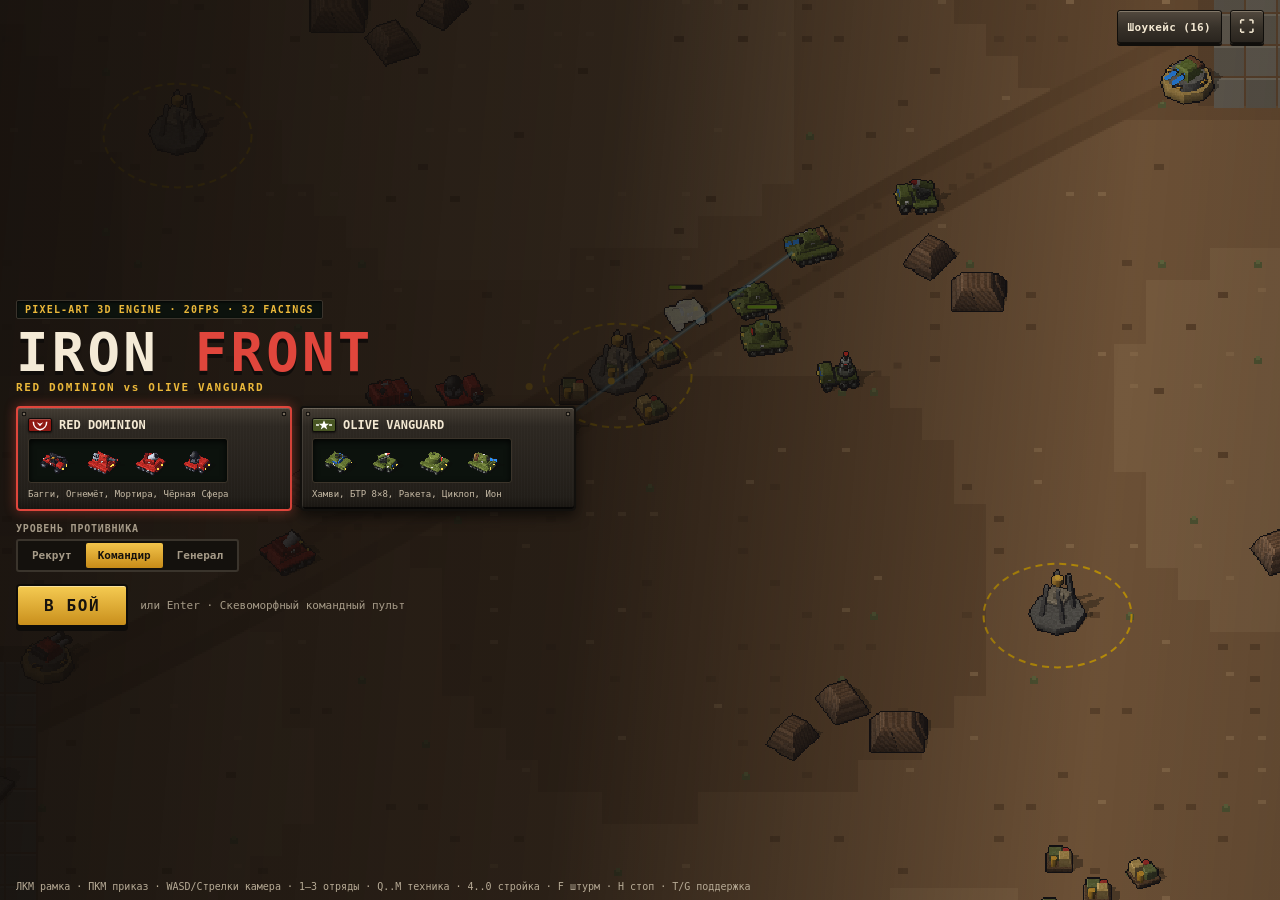
==== index.html @ c48da8bc "Initial commit: IRON FRONT (Red Dominion vs Olive Vanguard RTS)" ====
<!DOCTYPE html>
<html lang="ru">
<head>
  <meta charset="UTF-8" />
  <meta name="viewport" content="width=device-width, initial-scale=1.0, maximum-scale=1.0, user-scalable=no, viewport-fit=cover" />
  <title>IRON FRONT // Red Dominion vs Olive Vanguard RTS</title>
  <link rel="stylesheet" href="style.css" />
</head>
<body class="fac-red">
  <div id="app" class="app">
    <canvas id="gameCanvas" class="game-canvas"></canvas>

    <!-- Title Screen -->
    <div id="titleScreen" class="title-screen">
      <div class="title-scrim"></div>
      <div class="title-top">
        <a href="showcase.html" class="mech-btn" style="text-decoration:none;">Шоукейс (16)</a>
        <button id="titleFullscreenBtn" class="mech-btn icon-only" title="На весь экран">⛶</button>
      </div>

      <div class="title-hero">
        <div class="title-badge">PIXEL-ART 3D ENGINE · 20FPS · 32 FACINGS</div>
        <h1 class="title-logo">IRON <span>FRONT</span></h1>
        <p class="title-sub">RED DOMINION vs OLIVE VANGUARD</p>

        <!-- Faction Choice Dossier Cards -->
        <div class="fac-grid" id="facSelectGroup">
          <button type="button" class="fac-card red active" data-fac="red">
            <div class="fac-card-head">
              <span class="flag-badge red">
                <svg width="20" height="12" viewBox="0 0 14 9" fill="none">
                  <path d="M2 2C2 5 4 7.5 7 8C10 7.5 12 5 12 2" stroke="#fff" stroke-width="1.1"/>
                  <path d="M4.5 2.5L7 5.5L9.5 2.5L7 3.5Z" fill="#fff"/>
                </svg>
              </span>
              <strong>RED DOMINION</strong>
            </div>
            <div class="fac-preview" id="redCardPreview"></div>
            <small>Багги, Огнемёт, Мортира, Чёрная Сфера</small>
          </button>

          <button type="button" class="fac-card green" data-fac="green">
            <div class="fac-card-head">
              <span class="flag-badge green">
                <svg width="20" height="12" viewBox="0 0 14 9" fill="none">
                  <polygon points="7,1 8.1,3.5 10.8,3.6 8.6,5.2 9.4,7.8 7,6.2 4.6,7.8 5.4,5.2 3.2,3.6 5.9,3.5" fill="#fff"/>
                  <path d="M1 4.5H3.2M10.8 4.5H13" stroke="#fff" stroke-width="1.2"/>
                </svg>
              </span>
              <strong>OLIVE VANGUARD</strong>
            </div>
            <div class="fac-preview" id="greenCardPreview"></div>
            <small>Хамви, БТР 8×8, Ракета, Циклоп, Ион</small>
          </button>
        </div>

        <div class="diff-block">
          <div class="diff-label">УРОВЕНЬ ПРОТИВНИКА</div>
          <div class="seg-group" id="diffGroup">
            <button type="button" data-diff="easy">Рекрут</button>
            <button type="button" data-diff="normal" class="active">Командир</button>
            <button type="button" data-diff="hard">Генерал</button>
          </div>
        </div>

        <div class="title-cta-row">
          <button id="startGameBtn" class="cta-btn">В БОЙ</button>
          <span class="title-hint-desktop">или Enter · Скевоморфный командный пульт</span>
        </div>
      </div>

      <div class="title-bottom-hint" id="titleHint">
        ЛКМ рамка · ПКМ приказ · WASD/Стрелки камера · 1–3 отряды · Q..M техника · 4..0 стройка · F штурм · H стоп · T/G поддержка
      </div>
    </div>

    <!-- Structured Non-Overlapping Skeuomorphic Command HUD -->
    <div id="hudRoot" class="hud-root hidden">
      <!-- 1. Top Riveted Steel Telemetry Bar -->
      <header class="cmd-topbar">
        <div class="hud-left-meta">
          <div class="faction-plate" id="hudFactionBadge">
            <span class="flag-badge" id="hudFactionSvg"></span>
            <span id="hudFactionName">ДОМИНИОН</span>
          </div>

          <div class="lcd-bay">
            <div class="lcd-gauge" title="Припасы">
              <span class="lcd-k">ПРИП.</span>
              <span class="lcd-v brass" id="hudSupply">520</span>
            </div>

            <div class="lcd-gauge power" id="hudPowerPill" title="Энергосеть (Выработка / Расход)">
              <span class="lcd-k">СЕТЬ</span>
              <div class="pwr-stack">
                <span class="lcd-v" id="hudPower">30/0</span>
                <div class="pwr-track"><div class="pwr-fill" id="pwrFillBar"></div></div>
              </div>
            </div>

            <div class="lcd-gauge" title="Нефтевышки">
              <span class="lcd-k">ВЫШКИ</span>
              <span class="lcd-v" id="hudOutposts">0/3</span>
            </div>

            <div class="lcd-gauge time-g">
              <span class="lcd-v" id="hudUnits">0</span>
              <span class="lcd-sep">/</span>
              <span class="lcd-v dim" id="hudTime">00:00</span>
            </div>
          </div>
        </div>

        <div class="hud-top-actions">
          <button id="baseJumpBtn" class="mech-btn small" title="К штабу (Home)">Штаб</button>
          <button id="radarToggleBtn" class="mech-btn small mobile-only" title="Радар">Радар</button>
          <button id="muteBtn" class="mech-btn small" title="Звук">🔊</button>
          <button id="fullscreenBtn" class="mech-btn small" title="Полный экран">⛶</button>
          <button id="pauseBtn" class="mech-btn small" title="Пауза (P)">❚❚</button>
        </div>
      </header>

      <!-- 2. Middle Open Battlefield Layer (Guaranteed Below Topbar!) -->
      <div class="hud-middle">
        <div class="alert-banner hidden" id="alertBanner"></div>

        <div class="mode-banner hidden" id="modeBanner">
          <span id="modeBannerText">Укажите позицию</span>
          <div class="mode-banner-btns">
            <button id="confirmModeBtn" class="mech-btn brass small">Принять</button>
            <button id="cancelModeBtn" class="mech-btn small">Отмена</button>
          </div>
        </div>

        <!-- Unified Riveted Tactical Switchboard -->
        <aside class="tac-rack" id="tacRack">
          <div class="rack-head">
            <span>ПУЛЬТ ПРИКАЗОВ</span>
            <button type="button" id="tacCollapseBtn" class="rack-fold mobile-only" title="Свернуть/Развернуть">▾</button>
          </div>
          <div class="rack-body" id="tacBody">
            <div class="cg-row">
              <button class="cg-btn" data-cg="1" title="Отряд 1"><span>1</span><small id="cgCount1">0</small></button>
              <button class="cg-btn" data-cg="2" title="Отряд 2"><span>2</span><small id="cgCount2">0</small></button>
              <button class="cg-btn" data-cg="3" title="Отряд 3"><span>3</span><small id="cgCount3">0</small></button>
            </div>
            <div class="tac-grid">
              <button id="boxModeBtn" class="mech-btn small mobile-only">Рамка</button>
              <button id="allArmyBtn" class="mech-btn small">Армия</button>
              <button id="attackMoveBtn" class="mech-btn small">Штурм</button>
              <button id="holdBtn" class="mech-btn small">Стоп</button>
            </div>
            <div class="power-grid">
              <button id="pwrRadarBtn" class="mech-btn small radio-btn" title="Авиа-разведка (T)">
                <span>Разведка</span><small id="pwrRadarCd">Готов</small>
              </button>
              <button id="pwrStrikeBtn" class="mech-btn small radio-btn" title="Артудар (G)">
                <span>Артудар</span><small id="pwrStrikeCd">Связь</small>
              </button>
            </div>
          </div>
        </aside>

        <!-- CRT Tactical Radar Housing -->
        <aside id="minimapWrap" class="minimap-wrap">
          <div class="minimap-header">
            <span id="minimapSector">РАДАР · СЕК-04</span>
            <span class="radar-led">●</span>
          </div>
          <div class="minimap-screen">
            <canvas id="minimapCanvas" width="178" height="118"></canvas>
          </div>
          <div class="minimap-footer">
            <span>СКАН</span>
            <span id="minimapEnemyCount">Враг: 0</span>
          </div>
        </aside>
      </div>

      <!-- 3. Bottom Cameo Production Console -->
      <footer class="cmd-dock">
        <div class="dock-top-strip">
          <div class="dock-tabs" id="dockTabs">
            <button id="tabUnitsBtn" class="dock-tab active">
              <span class="tab-led" id="tabUnitsDot"></span>
              <span>ТЕХНИКА</span>
            </button>
            <button id="tabBuildBtn" class="dock-tab">
              <span class="tab-led" id="tabBuildDot"></span>
              <span>ПОСТРОЙКИ</span>
            </button>
          </div>

          <div id="selectionBar" class="selection-bar hidden"></div>
        </div>

        <div class="dock-panels">
          <div class="dock-section units-sec">
            <div class="sec-plate wide-only">ТЕХНИКА ФРАКЦИИ</div>
            <div id="unitDock" class="cameo-rail"></div>
          </div>

          <div class="dock-divider wide-only"></div>

          <div class="dock-section builds-sec mobile-hidden" id="buildSectionWrap">
            <div class="sec-plate wide-only">СООРУЖЕНИЯ</div>
            <div id="buildDock" class="cameo-rail"></div>
          </div>
        </div>
      </footer>
    </div>

    <!-- Field Debriefing Modal -->
    <div id="statusModal" class="modal-backdrop hidden">
      <div class="modal-card">
        <div class="modal-emblem" id="modalEmblem"></div>
        <div class="modal-badge" id="modalBadge">ПАУЗА</div>
        <h2 id="modalTitle">СВОДКА ШТАБА</h2>
        <p id="modalSubtitle">Операция приостановлена.</p>
        <div class="modal-stats" id="modalStats"></div>
        <div class="modal-actions">
          <button id="modalResumeBtn" class="cta-btn small">Продолжить</button>
          <button id="modalRestartBtn" class="mech-btn">Реванш</button>
          <button id="modalMenuBtn" class="mech-btn">Сменить фракцию</button>
        </div>
      </div>
    </div>
  </div>

  <script src="js/mesh_core.js"></script>
  <script src="js/units_meshes.js"></script>
  <script src="js/buildings_meshes.js"></script>
  <script src="js/sim.js"></script>
  <script src="js/renderer3d.js"></script>
  <script src="js/fog.js"></script>
  <script src="js/particles.js"></script>
  <script src="js/sound.js"></script>
  <script src="js/renderer.js"></script>
  <script src="js/main.js"></script>
</body>
</html>
---- style.css ----
:root {
  --bg: #161310;
  --steel-hi: #6d6354;
  --steel-mid: #3a342c;
  --steel-lo: #231f1a;
  --steel-dark: #14110e;
  --bevel-light: rgba(255, 245, 224, 0.22);
  --bevel-dark: rgba(0, 0, 0, 0.72);
  --lcd-bg: #0c120d;
  --lcd-border: #3a3328;
  --text: #f3e8d2;
  --muted: #a69b88;
  --brass: #ebb83a;
  --crt: #6ee787;
  --red: #e0463c;
  --olive: #87a343;
  --fac: #d9382e;
  --fac-dark: #7a1812;
  --fac-glow: rgba(217, 56, 46, 0.45);
}

body.fac-red {
  --fac: #d9382e;
  --fac-dark: #781711;
  --fac-glow: rgba(217, 56, 46, 0.45);
}

body.fac-green {
  --fac: #7e9d33;
  --fac-dark: #41521a;
  --fac-glow: rgba(126, 157, 51, 0.45);
}

* { box-sizing: border-box; -webkit-tap-highlight-color: transparent; }

html, body {
  margin: 0;
  padding: 0;
  width: 100%;
  height: 100%;
  overflow: hidden;
  background: var(--bg);
  color: var(--text);
  font-family: ui-monospace, SFMono-Regular, Menlo, Monaco, Consolas, monospace;
  user-select: none;
  touch-action: none;
}

.app { position: relative; width: 100%; height: 100%; overflow: hidden; }

.game-canvas {
  display: block;
  width: 100%;
  height: 100%;
  image-rendering: pixelated;
  image-rendering: crisp-edges;
}

.hidden { display: none !important; }
.mobile-only { display: none; }
.wide-only { display: block; }

/* Skeuomorphic Brushed Metal Surface + Corner Rivets */
.metal-plate, .cmd-topbar, .tac-rack, .minimap-wrap, .cmd-dock, .modal-card, .fac-card {
  background:
    radial-gradient(circle at 6px 6px, #776c5d 0 1.4px, #12100d 1.6px 2.3px, transparent 2.6px),
    radial-gradient(circle at calc(100% - 6px) 6px, #776c5d 0 1.4px, #12100d 1.6px 2.3px, transparent 2.6px),
    repeating-linear-gradient(90deg, rgba(255, 255, 255, 0.015) 0 1px, transparent 1px 3px),
    linear-gradient(180deg, #433c33 0%, #2d2822 18%, #221e19 88%, #181511 100%);
  border: 2px solid #12100d;
  box-shadow:
    inset 0 1px 0 var(--bevel-light),
    inset 1px 0 0 rgba(255, 245, 224, 0.10),
    inset 0 -2px 0 var(--bevel-dark),
    0 5px 14px rgba(0, 0, 0, 0.6);
}

/* Tactile Mechanical Pushbuttons */
.mech-btn {
  appearance: none;
  font: inherit;
  color: var(--text);
  font-size: 11px;
  font-weight: 800;
  letter-spacing: 0.03em;
  padding: 5px 10px;
  border-radius: 3px;
  cursor: pointer;
  pointer-events: auto;
  display: inline-flex;
  align-items: center;
  justify-content: center;
  gap: 5px;
  white-space: nowrap;
  border: 1px solid #100e0b;
  background: linear-gradient(180deg, #52493e 0%, #373129 52%, #29241e 100%);
  box-shadow:
    inset 0 1px 0 rgba(255, 244, 218, 0.28),
    inset 0 -1px 0 rgba(0, 0, 0, 0.55),
    0 2px 0 #100e0b;
  transition: transform 0.06s, filter 0.1s;
}
.mech-btn:hover:not(:disabled) { filter: brightness(1.1); }
.mech-btn:active:not(:disabled) {
  transform: translateY(1px);
  box-shadow: inset 0 2px 3px rgba(0, 0, 0, 0.75);
}
.mech-btn.small { padding: 4px 7px; font-size: 10px; min-height: 27px; }
.mech-btn.icon-only { width: 34px; height: 34px; font-size: 15px; padding: 0; }
.mech-btn.active {
  background: linear-gradient(180deg, var(--fac) 0%, var(--fac-dark) 100%);
  border-color: #0e0c0a;
  color: #fff;
  box-shadow: inset 0 1px 0 rgba(255, 255, 255, 0.32), 0 0 8px var(--fac-glow);
}
.mech-btn.brass {
  background: linear-gradient(180deg, #f5cb52 0%, #c98f1c 100%);
  color: #16120d;
  border-color: #100e0b;
}
.mech-btn:disabled { opacity: 0.42; cursor: not-allowed; }

.flag-badge {
  width: 24px;
  height: 14px;
  border: 1px solid #0e0c0a;
  border-radius: 2px;
  display: inline-flex;
  align-items: center;
  justify-content: center;
  box-shadow: inset 0 1px 0 rgba(255, 255, 255, 0.2), 0 1px 2px rgba(0, 0, 0, 0.55);
  flex-shrink: 0;
}
.flag-badge.red { background: #8f1913; }
.flag-badge.green { background: #485623; }

/* Title Screen */
.title-screen {
  position: fixed;
  inset: 0;
  z-index: 25;
  display: flex;
  flex-direction: column;
  justify-content: space-between;
  pointer-events: none;
  padding: max(10px, env(safe-area-inset-top, 10px)) 16px max(8px, env(safe-area-inset-bottom, 8px));
}

.title-scrim {
  position: fixed;
  inset: 0;
  pointer-events: none;
  background: linear-gradient(95deg, rgba(19, 15, 12, 0.94) 0%, rgba(19, 15, 12, 0.80) 46%, rgba(19, 15, 12, 0.25) 85%, rgba(19, 15, 12, 0.35) 100%);
}

.title-top {
  position: relative;
  z-index: 2;
  display: flex;
  justify-content: flex-end;
  gap: 8px;
}

.title-hero {
  position: relative;
  z-index: 2;
  max-width: 560px;
  margin: auto 0;
  pointer-events: auto;
}

.title-badge {
  display: inline-block;
  font-size: 10px;
  font-weight: 800;
  letter-spacing: 0.12em;
  color: var(--brass);
  background: var(--lcd-bg);
  border: 1px solid var(--steel-mid);
  box-shadow: inset 0 1px 3px rgba(0, 0, 0, 0.8);
  padding: 3px 8px;
  border-radius: 2px;
  margin-bottom: 8px;
}

.title-logo {
  margin: 0 0 3px;
  font-size: clamp(34px, 6.5vw, 54px);
  line-height: 0.95;
  letter-spacing: 0.06em;
  font-weight: 900;
  color: #f4ead6;
  text-shadow: 0 4px 0 #100d0b;
}
.title-logo span { color: var(--red); }
.title-sub { margin: 0 0 12px; font-size: 11px; font-weight: 800; letter-spacing: 0.15em; color: var(--brass); }

.fac-grid {
  display: grid;
  grid-template-columns: repeat(2, 1fr);
  gap: 8px;
  margin-bottom: 12px;
}

.fac-card {
  appearance: none;
  text-align: left;
  font: inherit;
  color: var(--text);
  border-radius: 4px;
  padding: 10px 10px 8px;
  cursor: pointer;
  display: flex;
  flex-direction: column;
  gap: 6px;
}
.fac-card.red.active { border-color: var(--red); box-shadow: inset 0 1px 0 rgba(255, 200, 190, 0.24), 0 0 12px rgba(224, 70, 60, 0.45); }
.fac-card.green.active { border-color: var(--olive); box-shadow: inset 0 1px 0 rgba(230, 255, 190, 0.24), 0 0 12px rgba(135, 163, 67, 0.45); }
.fac-card-head { display: flex; align-items: center; gap: 7px; font-size: 12px; }
.fac-card small { font-size: 9px; line-height: 1.3; color: #c7bba6; }

.fac-preview {
  display: flex;
  gap: 4px;
  background: var(--lcd-bg);
  border: 1px solid #3c342a;
  box-shadow: inset 0 2px 6px rgba(0, 0, 0, 0.85);
  border-radius: 3px;
  padding: 4px 5px;
  min-height: 40px;
  align-items: center;
  justify-content: space-around;
}
.fac-preview img {
  width: 44px;
  height: 35px;
  object-fit: contain;
  image-rendering: pixelated;
  image-rendering: crisp-edges;
}

.diff-block { margin-bottom: 12px; }
.diff-label { font-size: 10px; font-weight: 800; letter-spacing: 0.08em; color: var(--muted); margin-bottom: 5px; }

.seg-group {
  display: inline-flex;
  background: #14110d;
  border: 2px solid var(--steel-mid);
  border-radius: 3px;
  padding: 2px;
  gap: 2px;
}
.seg-group button {
  appearance: none;
  border: 0;
  background: transparent;
  color: var(--muted);
  font: inherit;
  font-size: 11px;
  font-weight: 800;
  padding: 6px 12px;
  border-radius: 2px;
  cursor: pointer;
}
.seg-group button.active {
  background: linear-gradient(180deg, #f3c44b 0%, #c78b18 100%);
  color: #16120d;
}

.title-cta-row { display: flex; align-items: center; gap: 12px; flex-wrap: wrap; }

.cta-btn {
  appearance: none;
  border: 2px solid #0e0c0a;
  background: linear-gradient(180deg, #f5cb52 0%, #c98f1c 100%);
  color: #16120d;
  font: inherit;
  font-size: 16px;
  font-weight: 900;
  letter-spacing: 0.1em;
  padding: 10px 26px;
  border-radius: 4px;
  cursor: pointer;
  box-shadow: inset 0 1px 0 rgba(255, 255, 255, 0.42), 0 4px 0 #0e0c0a;
}
.cta-btn:active { transform: translateY(1px); }
.cta-btn.small { font-size: 12px; padding: 8px 16px; }

.title-hint-desktop { font-size: 11px; color: var(--muted); }
.title-bottom-hint { position: relative; z-index: 2; font-size: 10px; color: #b7ab96; }

/* =========================================================================
   STRUCTURED SKEUOMORPHIC HUD SHELL (FLEX COLUMN - ZERO OVERLAP GUARANTEED)
   ========================================================================= */
.hud-root {
  position: fixed;
  inset: 0;
  z-index: 15;
  pointer-events: none;
  display: flex;
  flex-direction: column;
  justify-content: space-between;
}

/* 1. Top Riveted Steel Telemetry Bar */
.cmd-topbar {
  pointer-events: auto;
  flex-shrink: 0;
  display: flex;
  align-items: center;
  justify-content: space-between;
  gap: 8px;
  padding: max(5px, env(safe-area-inset-top, 5px)) 10px 5px;
  border-top: 0;
  border-left: 0;
  border-right: 0;
  border-bottom: 2px solid #100e0b;
  box-shadow: inset 0 -1px 0 rgba(255, 240, 200, 0.12), 0 3px 10px rgba(0, 0, 0, 0.65);
}

.hud-left-meta {
  display: flex;
  align-items: center;
  gap: 7px;
  min-width: 0;
  flex-wrap: wrap;
}

.faction-plate {
  display: inline-flex;
  align-items: center;
  gap: 6px;
  padding: 3px 8px;
  background: linear-gradient(180deg, var(--fac) 0%, var(--fac-dark) 100%);
  border: 1px solid #0e0c0a;
  border-radius: 3px;
  font-size: 10px;
  font-weight: 900;
  letter-spacing: 0.08em;
  color: #fff;
  box-shadow: inset 0 1px 0 rgba(255, 255, 255, 0.25);
}

.lcd-bay {
  display: flex;
  align-items: center;
  gap: 5px;
  flex-wrap: wrap;
}

.lcd-gauge {
  display: inline-flex;
  align-items: center;
  gap: 5px;
  background: var(--lcd-bg);
  border: 1px solid #4d4436;
  border-radius: 3px;
  padding: 3px 7px;
  box-shadow: inset 0 2px 5px rgba(0, 0, 0, 0.9), 0 1px 0 rgba(255, 255, 255, 0.10);
}
.lcd-gauge.low-power {
  background: #2b0d0d;
  border-color: #ef4444;
}
.lcd-gauge.low-power .lcd-v { color: #fca5a5; }

.lcd-k { font-size: 8px; font-weight: 800; color: #7e937d; letter-spacing: 0.06em; }
.lcd-v { font-size: 11px; font-weight: 900; color: var(--crt); text-shadow: 0 0 6px rgba(110, 231, 135, 0.35); }
.lcd-v.brass { color: var(--brass); text-shadow: 0 0 6px rgba(235, 184, 58, 0.35); }
.lcd-v.dim { color: #9fc59d; }
.lcd-sep { color: #476048; font-size: 10px; }

.pwr-stack { display: flex; flex-direction: column; gap: 2px; min-width: 44px; }
.pwr-stack .lcd-v { font-size: 10px; line-height: 1; }
.pwr-track { width: 100%; height: 3px; background: #1c281c; border-radius: 1px; overflow: hidden; }
.pwr-fill { width: 100%; height: 100%; background: var(--crt); transition: width 0.18s; }
.lcd-gauge.low-power .pwr-fill { background: #ef4444; }

.hud-top-actions { display: flex; align-items: center; gap: 4px; flex-shrink: 0; }

/* 2. Middle Open Battlefield Layer */
.hud-middle {
  flex: 1;
  position: relative;
  min-height: 0;
  display: flex;
  justify-content: space-between;
  align-items: flex-start;
  padding: 8px;
  gap: 8px;
}

.alert-banner {
  position: absolute;
  top: 8px;
  left: 50%;
  transform: translateX(-50%);
  z-index: 8;
  background: linear-gradient(180deg, #b91c1c 0%, #7f1d1d 100%);
  border: 2px solid #140808;
  box-shadow: inset 0 1px 0 rgba(255, 200, 200, 0.3), 0 3px 10px rgba(0, 0, 0, 0.6);
  color: #fff;
  padding: 4px 12px;
  border-radius: 3px;
  font-size: 11px;
  font-weight: 800;
  letter-spacing: 0.05em;
  white-space: nowrap;
}

.mode-banner {
  position: absolute;
  top: 8px;
  left: 50%;
  transform: translateX(-50%);
  z-index: 8;
  background: var(--panel-solid, #221e19);
  border: 2px solid var(--brass);
  border-radius: 4px;
  padding: 5px 10px;
  display: flex;
  align-items: center;
  gap: 8px;
  font-size: 11px;
  font-weight: 800;
  pointer-events: auto;
  box-shadow: 0 4px 14px rgba(0, 0, 0, 0.65);
}
.mode-banner-btns { display: flex; gap: 5px; }

/* Unified Left Tactical Switchboard */
.tac-rack {
  pointer-events: auto;
  width: 176px;
  border-radius: 4px;
  padding: 5px;
  display: flex;
  flex-direction: column;
  gap: 5px;
}

.rack-head {
  display: flex;
  justify-content: space-between;
  align-items: center;
  font-size: 8px;
  font-weight: 900;
  letter-spacing: 0.1em;
  color: var(--brass);
  padding: 0 3px 3px;
  border-bottom: 1px solid #12100d;
  box-shadow: 0 1px 0 rgba(255, 240, 200, 0.08);
}
.rack-fold {
  appearance: none;
  border: 1px solid #12100d;
  background: #3d362d;
  color: var(--text);
  font: inherit;
  font-size: 10px;
  padding: 0 5px;
  border-radius: 2px;
  cursor: pointer;
}

.rack-body { display: flex; flex-direction: column; gap: 4px; }
.tac-rack.collapsed .rack-body { display: none; }

.cg-row { display: grid; grid-template-columns: repeat(3, 1fr); gap: 3px; }
.cg-btn {
  appearance: none;
  pointer-events: auto;
  background: linear-gradient(180deg, #4b4237 0%, #2d2720 100%);
  border: 1px solid #100e0b;
  color: var(--text);
  font: inherit;
  font-size: 10px;
  font-weight: 900;
  border-radius: 3px;
  padding: 4px 4px;
  display: inline-flex;
  align-items: center;
  justify-content: center;
  gap: 4px;
  cursor: pointer;
  box-shadow: inset 0 1px 0 rgba(255, 244, 218, 0.22), 0 1px 0 #100e0b;
}
.cg-btn small { color: var(--brass); font-size: 9px; }
.cg-btn.flash { background: var(--fac); color: #fff; }

.tac-grid { display: grid; grid-template-columns: repeat(3, 1fr); gap: 3px; }
.tac-grid .mech-btn { padding: 4px 3px; font-size: 9px; min-height: 25px; }

.power-grid { display: grid; grid-template-columns: 1fr 1fr; gap: 3px; }
.radio-btn { flex-direction: column; gap: 1px; padding: 3px 4px; font-size: 9px; min-height: 28px; line-height: 1.1; }
.radio-btn small { color: var(--brass); font-size: 8px; }

/* CRT Tactical Radar Housing */
.minimap-wrap {
  pointer-events: auto;
  padding: 6px;
  border-radius: 4px;
  flex-shrink: 0;
}

.minimap-header {
  display: flex;
  justify-content: space-between;
  align-items: center;
  font-size: 8px;
  font-weight: 900;
  letter-spacing: 0.09em;
  color: var(--brass);
  padding: 0 2px 4px;
}

.radar-led { color: #4ade80; text-shadow: 0 0 6px #4ade80; font-size: 9px; }

.minimap-screen {
  position: relative;
  border: 2px solid #0e0c0a;
  box-shadow: inset 0 2px 8px rgba(0, 0, 0, 0.9), 0 1px 0 rgba(255, 255, 255, 0.12);
  border-radius: 2px;
  overflow: hidden;
}
.minimap-screen::after {
  content: '';
  position: absolute;
  inset: 0;
  pointer-events: none;
  background: repeating-linear-gradient(0deg, rgba(0, 0, 0, 0.14) 0 1px, transparent 1px 3px);
}

#minimapCanvas { display: block; width: 178px; height: 118px; cursor: crosshair; background: #2c2319; }

.minimap-footer {
  display: flex;
  justify-content: space-between;
  font-size: 8px;
  font-weight: 700;
  color: var(--muted);
  padding: 4px 2px 0;
}

/* =========================================================================
   3. BOTTOM SKEUOMORPHIC CAMEO PRODUCTION CONSOLE
   ========================================================================= */
.cmd-dock {
  pointer-events: auto;
  flex-shrink: 0;
  display: flex;
  flex-direction: column;
  gap: 5px;
  padding: 5px 8px max(7px, env(safe-area-inset-bottom, 7px));
  border-left: 0;
  border-right: 0;
  border-bottom: 0;
  border-top: 2px solid var(--steel-hi);
  box-shadow: inset 0 1px 0 rgba(255, 245, 224, 0.2), 0 -4px 16px rgba(0, 0, 0, 0.65);
}

.dock-top-strip {
  display: flex;
  align-items: center;
  justify-content: space-between;
  gap: 8px;
  flex-wrap: wrap;
}

.dock-tabs {
  display: none;
  gap: 5px;
}

.dock-tab {
  appearance: none;
  font: inherit;
  font-size: 10px;
  font-weight: 900;
  letter-spacing: 0.08em;
  color: var(--muted);
  padding: 5px 12px;
  border-radius: 3px;
  border: 1px solid #100e0b;
  background: linear-gradient(180deg, #423b32 0%, #27221c 100%);
  box-shadow: inset 0 1px 0 rgba(255, 244, 218, 0.16), 0 1px 0 #0e0c0a;
  cursor: pointer;
  display: inline-flex;
  align-items: center;
  gap: 6px;
}
.dock-tab.active {
  background: linear-gradient(180deg, var(--fac) 0%, var(--fac-dark) 100%);
  color: #fff;
  box-shadow: inset 0 1px 0 rgba(255, 255, 255, 0.25);
}
.tab-led { width: 6px; height: 6px; border-radius: 50%; background: #4a453b; }
.dock-tab.active .tab-led, .tab-led.busy { background: var(--brass); box-shadow: 0 0 6px var(--brass); }

.selection-bar {
  display: inline-flex;
  align-items: center;
  gap: 8px;
  flex-wrap: wrap;
  background: var(--lcd-bg);
  border: 1px solid #4c4335;
  box-shadow: inset 0 2px 5px rgba(0, 0, 0, 0.85);
  border-radius: 3px;
  padding: 3px 8px;
  font-size: 10px;
  font-weight: 700;
  color: var(--crt);
}

.dock-panels {
  display: flex;
  align-items: stretch;
  gap: 8px;
  justify-content: center;
}

.dock-section {
  display: flex;
  flex-direction: column;
  gap: 3px;
  min-width: 0;
}

.sec-plate {
  font-size: 8px;
  font-weight: 900;
  letter-spacing: 0.12em;
  color: var(--brass);
  padding-left: 2px;
}

.dock-divider {
  width: 6px;
  border-radius: 2px;
  background: repeating-linear-gradient(
    -45deg,
    #d49b1e 0 4px,
    #181511 4px 8px
  );
  border: 1px solid #0e0c0a;
}

.cameo-rail {
  display: flex;
  gap: 5px;
  overflow-x: auto;
  padding: 2px 1px;
  scrollbar-width: none;
}
.cameo-rail::-webkit-scrollbar { display: none; }

/* Skeuomorphic 3D Unit/Building Cameo Button */
.cameo-card {
  appearance: none;
  pointer-events: auto;
  position: relative;
  flex: 0 0 auto;
  width: 74px;
  padding: 3px;
  border-radius: 4px;
  border: 1px solid #100e0b;
  background: linear-gradient(180deg, #544b3f 0%, #373028 60%, #26211b 100%);
  box-shadow:
    inset 0 1px 0 rgba(255, 245, 224, 0.30),
    inset 0 -1px 0 rgba(0, 0, 0, 0.65),
    0 2px 0 #100e0b;
  color: var(--text);
  font: inherit;
  cursor: pointer;
  display: flex;
  flex-direction: column;
  gap: 2px;
  transition: transform 0.06s, border-color 0.1s;
}
.cameo-card:hover:not(:disabled) {
  border-color: var(--brass);
  background: linear-gradient(180deg, #62584a 0%, #413930 60%, #2b251f 100%);
}
.cameo-card:active:not(:disabled) { transform: translateY(1px); }
.cameo-card.active {
  border-color: var(--brass);
  box-shadow: inset 0 0 8px var(--fac-glow), 0 0 0 1px var(--brass);
}
.cameo-card.locked, .cameo-card:disabled { opacity: 0.44; cursor: not-allowed; filter: grayscale(0.45); }

.cameo-viewport {
  position: relative;
  width: 100%;
  height: 46px;
  background:
    linear-gradient(rgba(255,255,255,0.03) 1px, transparent 1px),
    linear-gradient(90deg, rgba(255,255,255,0.03) 1px, transparent 1px),
    radial-gradient(circle at 50% 45%, #463a2e 0%, #1d1813 100%);
  background-size: 8px 8px, 8px 8px, 100% 100%;
  border: 1px solid #12100d;
  border-radius: 2px;
  box-shadow: inset 0 2px 6px rgba(0, 0, 0, 0.85);
  overflow: hidden;
  display: flex;
  align-items: center;
  justify-content: center;
}

.cameo-img {
  width: 66px;
  height: 52px;
  object-fit: contain;
  image-rendering: pixelated;
  image-rendering: crisp-edges;
  pointer-events: none;
}

.cameo-hk {
  position: absolute;
  top: 2px;
  left: 2px;
  font-size: 8px;
  font-weight: 900;
  color: #f4ead6;
  background: rgba(16, 13, 10, 0.85);
  border: 1px solid #4d4336;
  padding: 0 3px;
  border-radius: 2px;
  line-height: 1.25;
}

.cameo-tag {
  position: absolute;
  top: 2px;
  right: 2px;
  font-size: 7px;
  font-weight: 900;
  color: var(--brass);
  background: rgba(16, 13, 10, 0.85);
  padding: 0 3px;
  border-radius: 2px;
  line-height: 1.3;
}
.cameo-tag.pwr-pos { color: #86efac; }
.cameo-tag.tech-req { color: #7dd3fc; }

.cameo-queue {
  position: absolute;
  bottom: 2px;
  right: 2px;
  font-size: 9px;
  font-weight: 900;
  color: #14110d;
  background: var(--brass);
  padding: 0 4px;
  border-radius: 2px;
  display: none;
}
.cameo-queue.on { display: block; }

.cameo-shutter {
  position: absolute;
  left: 0;
  right: 0;
  bottom: 0;
  height: 0%;
  background: rgba(235, 184, 58, 0.28);
  border-top: 2px solid var(--brass);
  pointer-events: none;
}

.cameo-foot {
  display: flex;
  justify-content: space-between;
  align-items: center;
  background: #14110d;
  border: 1px solid #2c261f;
  border-radius: 2px;
  padding: 1px 4px;
  gap: 2px;
}
.cameo-name {
  font-size: 8px;
  font-weight: 800;
  color: #e6dac3;
  overflow: hidden;
  text-overflow: ellipsis;
  white-space: nowrap;
}
.cameo-cost {
  font-size: 9px;
  font-weight: 900;
  color: var(--brass);
  flex-shrink: 0;
}

/* Modal */
.modal-backdrop {
  position: fixed;
  inset: 0;
  z-index: 40;
  background: rgba(14, 11, 9, 0.82);
  backdrop-filter: blur(5px);
  display: flex;
  align-items: center;
  justify-content: center;
  padding: 16px;
}

.modal-card {
  width: 100%;
  max-width: 430px;
  border-top: 4px solid var(--fac);
  border-radius: 4px;
  padding: 20px;
  text-align: center;
}
.modal-emblem { display: flex; justify-content: center; margin-bottom: 8px; }
.modal-badge { font-size: 10px; font-weight: 900; letter-spacing: 0.14em; color: var(--brass); margin-bottom: 5px; }
.modal-card h2 { margin: 0 0 6px; font-size: 19px; }
.modal-card p { margin: 0 0 14px; font-size: 11px; color: var(--muted); }
.modal-stats { display: grid; grid-template-columns: repeat(2, 1fr); gap: 8px; margin-bottom: 16px; }
.stat-box {
  background: var(--lcd-bg);
  border: 1px solid #443b2e;
  box-shadow: inset 0 2px 5px rgba(0, 0, 0, 0.8);
  border-radius: 3px;
  padding: 8px;
}
.stat-box small { display: block; font-size: 9px; color: #849c82; }
.stat-box strong { font-size: 14px; color: var(--brass); }
.modal-actions { display: flex; justify-content: center; gap: 8px; flex-wrap: wrap; }

/* Responsive Breakpoints (Switch Single Unified Bottom Dock on Compact Screens) */
@media (max-width: 1240px) {
  .wide-only { display: none !important; }
  .dock-tabs { display: inline-flex; }
  .dock-panels { justify-content: flex-start; }
  .dock-section { width: 100%; }
  .dock-section.mobile-hidden { display: none; }
}

@media (max-width: 860px), (max-height: 540px) {
  .mobile-only { display: inline-flex; }
  .tac-grid { grid-template-columns: repeat(2, 1fr); }
  .minimap-wrap { display: none; }
  .minimap-wrap.mobile-open { display: block; }
  #minimapCanvas { width: 146px; height: 96px; }
}

@media (max-width: 580px) {
  .title-scrim {
    background: linear-gradient(180deg, rgba(18, 14, 11, 0.25) 0%, rgba(18, 14, 11, 0.88) 52%, rgba(18, 14, 11, 0.96) 100%);
  }
  .title-hero { margin-top: auto; margin-bottom: 4px; max-width: 100%; }
  .title-hint-desktop { display: none; }
  .fac-grid { gap: 6px; margin-bottom: 8px; }
  .fac-card { padding: 7px; }
  .fac-preview img { width: 36px; height: 28px; }
  .cmd-topbar { padding: max(4px, env(safe-area-inset-top, 4px)) 6px 4px; gap: 4px; }
  .faction-plate span#hudFactionName { display: none; }
  .lcd-gauge { padding: 2px 5px; gap: 3px; }
  .lcd-k { font-size: 7px; }
  .lcd-v { font-size: 10px; }
  .mech-btn.small { padding: 3px 6px; font-size: 9px; min-height: 25px; }
  .tac-rack { width: 148px; }
  .cameo-card { width: 66px; }
  .cameo-viewport { height: 42px; }
  .cameo-img { width: 58px; height: 46px; }
}
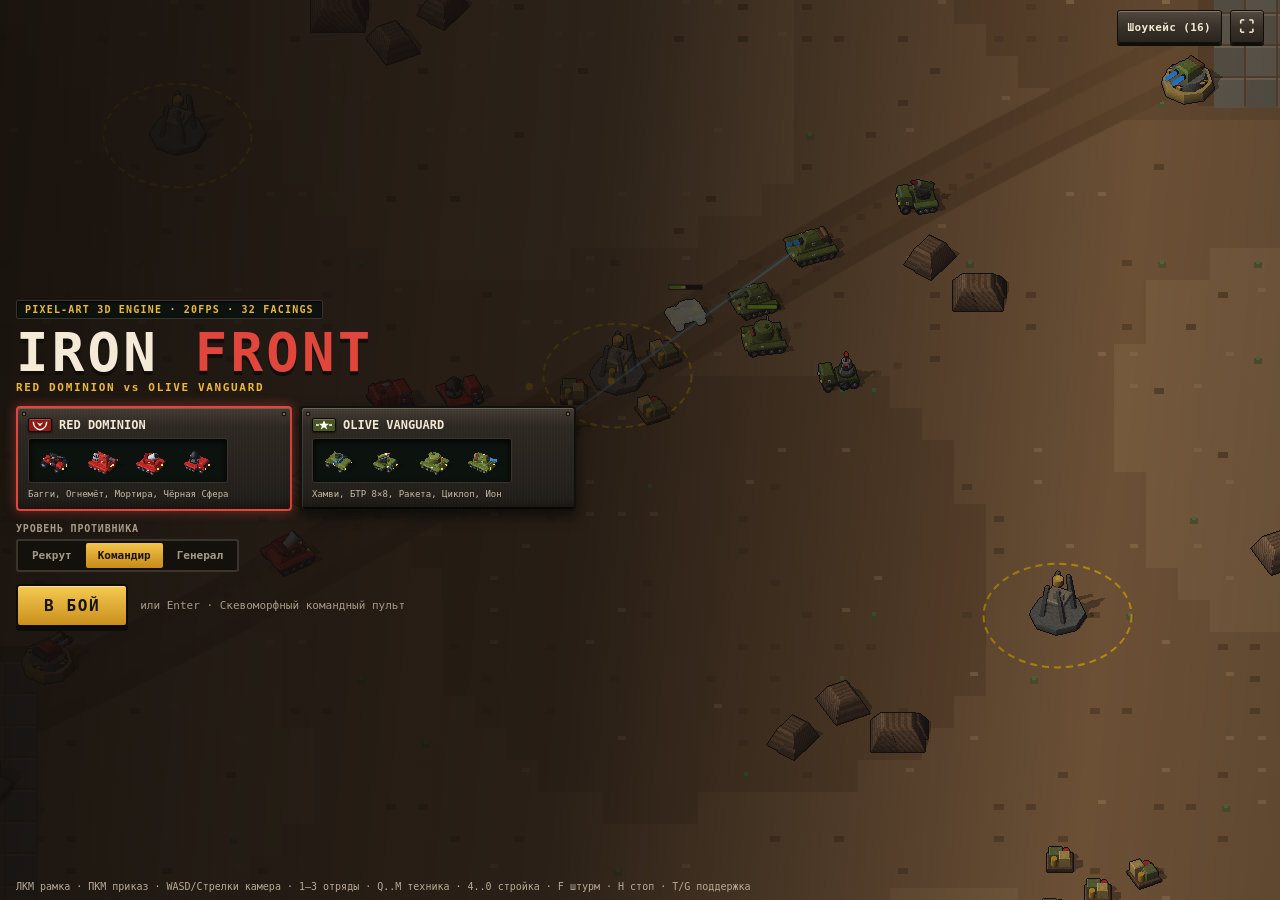
==== commit 0f0d7124: "Add C&C low-power shutdown, bottom horizontal progress bars, and animated repair icons" ====
--- a/index.html
+++ b/index.html
@@ -207,6 +207,8 @@
             <div id="buildDock" class="cameo-rail"></div>
           </div>
         </div>
+
+        <div id="opBars" class="op-bars hidden"></div>
       </footer>
     </div>
 
--- a/style.css
+++ b/style.css
@@ -764,9 +764,173 @@
   right: 0;
   bottom: 0;
   height: 0%;
-  background: rgba(235, 184, 58, 0.28);
-  border-top: 2px solid var(--brass);
+  background: rgba(235, 184, 58, 0.24);
+  border-top: 1px solid rgba(235, 184, 58, 0.72);
   pointer-events: none;
+}
+
+.cameo-hbar {
+  width: 100%;
+  height: 4px;
+  background: #0d0b09;
+  border: 1px solid #2b251e;
+  border-radius: 2px;
+  overflow: hidden;
+  opacity: 0.45;
+  transition: opacity 0.12s;
+}
+.cameo-hbar.on { opacity: 1; border-color: rgba(235, 184, 58, 0.65); }
+.cameo-hbar.paused { border-color: #ef4444; }
+.cameo-hbar-fill {
+  height: 100%;
+  width: 0%;
+  background: linear-gradient(90deg, #ca8a04 0%, #facc15 100%);
+  transition: width 0.08s linear;
+}
+.cameo-hbar.paused .cameo-hbar-fill {
+  background: repeating-linear-gradient(-45deg, #ef4444 0 4px, #7f1d1d 4px 8px);
+}
+
+.cameo-card.need-power {
+  border-color: #ef4444;
+  animation: pwrCardPulse 1.1s ease-in-out infinite;
+}
+@keyframes pwrCardPulse {
+  0%, 100% { box-shadow: 0 0 0 1px rgba(239, 68, 68, 0.55), inset 0 0 8px rgba(239, 68, 68, 0.25); }
+  50% { box-shadow: 0 0 10px rgba(239, 68, 68, 0.9), inset 0 0 12px rgba(239, 68, 68, 0.45); }
+}
+
+/* Bottom Horizontal Operations Progress Bar (Build / Train / Repair) */
+.op-bars {
+  display: flex;
+  align-items: center;
+  gap: 6px;
+  overflow-x: auto;
+  padding: 3px 2px 1px;
+  border-top: 1px solid rgba(255, 240, 210, 0.09);
+  scrollbar-width: none;
+}
+.op-bars::-webkit-scrollbar { display: none; }
+
+.op-pill {
+  flex: 1 1 200px;
+  min-width: 170px;
+  max-width: 340px;
+  display: flex;
+  align-items: center;
+  gap: 6px;
+  background: var(--lcd-bg);
+  border: 1px solid #483f32;
+  box-shadow: inset 0 2px 5px rgba(0, 0, 0, 0.85);
+  border-radius: 3px;
+  padding: 3px 7px;
+  font-size: 9px;
+  font-weight: 800;
+}
+.op-tag {
+  font-size: 8px;
+  font-weight: 900;
+  letter-spacing: 0.06em;
+  padding: 1px 4px;
+  border-radius: 2px;
+  background: rgba(235, 184, 58, 0.16);
+  color: var(--brass);
+  border: 1px solid rgba(235, 184, 58, 0.42);
+  flex-shrink: 0;
+}
+.op-tag.train { background: rgba(56, 189, 248, 0.14); color: #7dd3fc; border-color: rgba(56, 189, 248, 0.35); }
+.op-tag.repair { background: rgba(52, 211, 153, 0.14); color: #6ee7b7; border-color: rgba(52, 211, 153, 0.4); }
+.op-pill.paused .op-tag { background: rgba(239, 68, 68, 0.2); color: #fca5a5; border-color: rgba(239, 68, 68, 0.55); }
+
+.op-name {
+  color: #efe6d2;
+  white-space: nowrap;
+  overflow: hidden;
+  text-overflow: ellipsis;
+  max-width: 112px;
+  flex-shrink: 0;
+}
+.op-track {
+  flex: 1;
+  min-width: 48px;
+  height: 7px;
+  background: #0d0b09;
+  border: 1px solid #352e24;
+  border-radius: 2px;
+  overflow: hidden;
+  box-shadow: inset 0 1px 3px rgba(0, 0, 0, 0.9);
+}
+.op-fill {
+  height: 100%;
+  width: 0%;
+  background: linear-gradient(90deg, #ca8a04 0%, #facc15 100%);
+  box-shadow: 0 0 6px rgba(250, 204, 21, 0.45);
+  transition: width 0.08s linear;
+}
+.op-pill.train .op-fill {
+  background: linear-gradient(90deg, var(--fac-dark) 0%, var(--fac) 65%, #facc15 100%);
+}
+.op-pill.repair .op-fill {
+  background: linear-gradient(90deg, #059669 0%, #34d399 100%);
+  box-shadow: 0 0 6px rgba(52, 211, 153, 0.45);
+}
+.op-pill.paused .op-fill {
+  background: repeating-linear-gradient(-45deg, #ef4444 0 5px, #7f1d1d 5px 10px);
+  box-shadow: none;
+}
+.op-pct {
+  color: var(--brass);
+  font-size: 9px;
+  font-weight: 900;
+  min-width: 28px;
+  text-align: right;
+  flex-shrink: 0;
+}
+.op-pill.repair .op-pct { color: #6ee7b7; }
+.op-pill.paused .op-pct { color: #fca5a5; min-width: 38px; }
+
+/* Animated Repair Wrench & Offline Badges */
+.rep-badge {
+  display: inline-flex;
+  align-items: center;
+  gap: 3px;
+  padding: 1px 5px;
+  border-radius: 2px;
+  background: rgba(16, 185, 129, 0.16);
+  border: 1px solid rgba(52, 211, 153, 0.55);
+  color: #6ee7b7;
+  font-size: 9px;
+  font-weight: 900;
+}
+.rep-wrench-svg {
+  width: 12px;
+  height: 12px;
+  display: inline-block;
+  transform-origin: 50% 50%;
+  animation: wrenchRock 0.72s ease-in-out infinite;
+  flex-shrink: 0;
+}
+@keyframes wrenchRock {
+  0%, 100% { transform: rotate(-24deg); }
+  50% { transform: rotate(22deg); }
+}
+
+.pwr-off-badge {
+  display: inline-flex;
+  align-items: center;
+  gap: 2px;
+  padding: 1px 5px;
+  border-radius: 2px;
+  background: rgba(239, 68, 68, 0.22);
+  border: 1px solid rgba(239, 68, 68, 0.65);
+  color: #fca5a5;
+  font-size: 9px;
+  font-weight: 900;
+  animation: offlineBlink 0.9s steps(2, start) infinite;
+}
+@keyframes offlineBlink {
+  0%, 100% { opacity: 1; }
+  50% { opacity: 0.48; }
 }
 
 .cameo-foot {
@@ -867,4 +1031,6 @@
   .cameo-card { width: 66px; }
   .cameo-viewport { height: 42px; }
   .cameo-img { width: 58px; height: 46px; }
-}
+  .op-pill { min-width: 148px; padding: 2px 5px; font-size: 8px; }
+  .op-name { max-width: 74px; }
+}
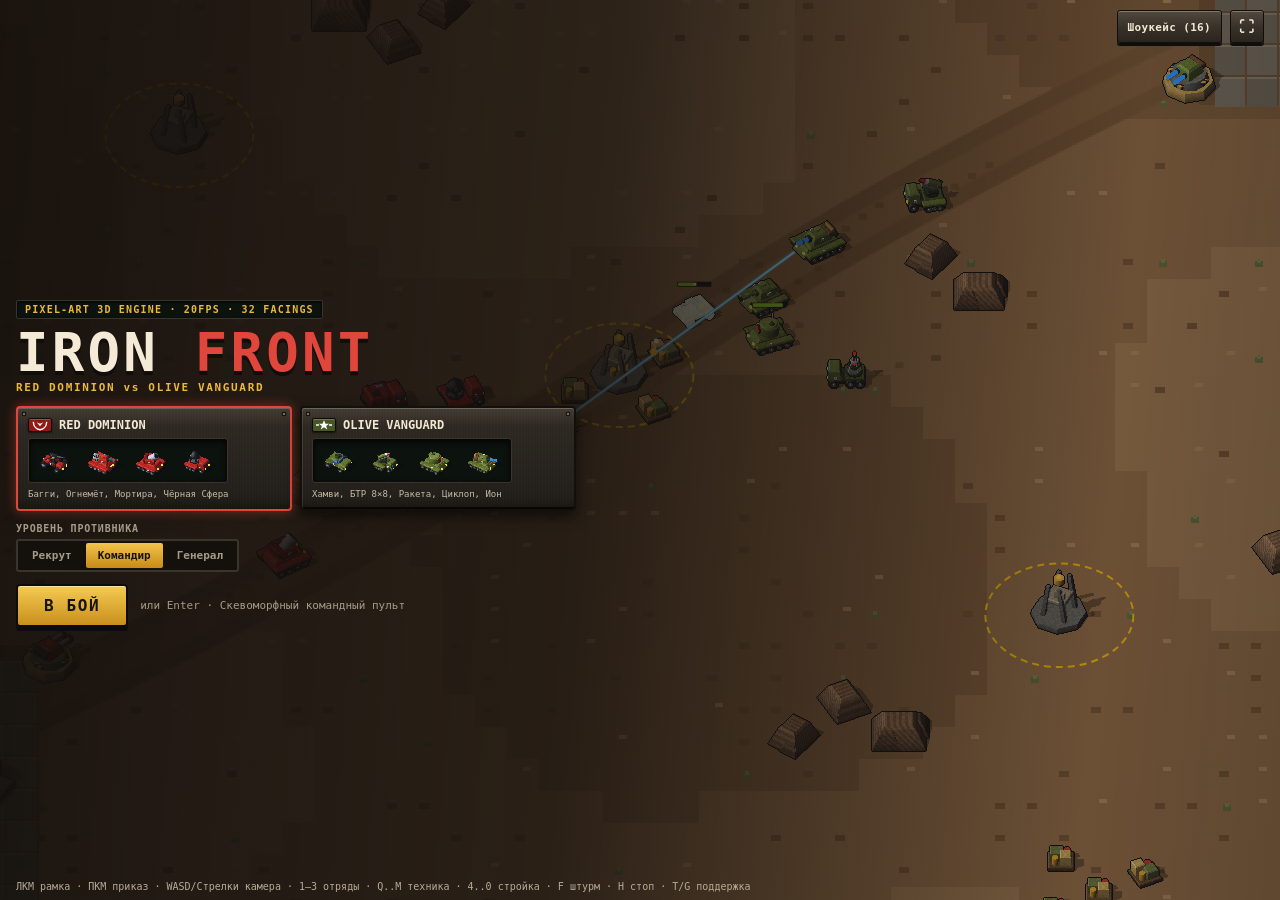
==== commit f61fd5ae: "Move build, training, and repair progress bars directly beneath world units and buildings" ====
--- a/index.html
+++ b/index.html
@@ -207,8 +207,6 @@
             <div id="buildDock" class="cameo-rail"></div>
           </div>
         </div>
-
-        <div id="opBars" class="op-bars hidden"></div>
       </footer>
     </div>
 
--- a/style.css
+++ b/style.css
@@ -800,95 +800,6 @@
   50% { box-shadow: 0 0 10px rgba(239, 68, 68, 0.9), inset 0 0 12px rgba(239, 68, 68, 0.45); }
 }
 
-/* Bottom Horizontal Operations Progress Bar (Build / Train / Repair) */
-.op-bars {
-  display: flex;
-  align-items: center;
-  gap: 6px;
-  overflow-x: auto;
-  padding: 3px 2px 1px;
-  border-top: 1px solid rgba(255, 240, 210, 0.09);
-  scrollbar-width: none;
-}
-.op-bars::-webkit-scrollbar { display: none; }
-
-.op-pill {
-  flex: 1 1 200px;
-  min-width: 170px;
-  max-width: 340px;
-  display: flex;
-  align-items: center;
-  gap: 6px;
-  background: var(--lcd-bg);
-  border: 1px solid #483f32;
-  box-shadow: inset 0 2px 5px rgba(0, 0, 0, 0.85);
-  border-radius: 3px;
-  padding: 3px 7px;
-  font-size: 9px;
-  font-weight: 800;
-}
-.op-tag {
-  font-size: 8px;
-  font-weight: 900;
-  letter-spacing: 0.06em;
-  padding: 1px 4px;
-  border-radius: 2px;
-  background: rgba(235, 184, 58, 0.16);
-  color: var(--brass);
-  border: 1px solid rgba(235, 184, 58, 0.42);
-  flex-shrink: 0;
-}
-.op-tag.train { background: rgba(56, 189, 248, 0.14); color: #7dd3fc; border-color: rgba(56, 189, 248, 0.35); }
-.op-tag.repair { background: rgba(52, 211, 153, 0.14); color: #6ee7b7; border-color: rgba(52, 211, 153, 0.4); }
-.op-pill.paused .op-tag { background: rgba(239, 68, 68, 0.2); color: #fca5a5; border-color: rgba(239, 68, 68, 0.55); }
-
-.op-name {
-  color: #efe6d2;
-  white-space: nowrap;
-  overflow: hidden;
-  text-overflow: ellipsis;
-  max-width: 112px;
-  flex-shrink: 0;
-}
-.op-track {
-  flex: 1;
-  min-width: 48px;
-  height: 7px;
-  background: #0d0b09;
-  border: 1px solid #352e24;
-  border-radius: 2px;
-  overflow: hidden;
-  box-shadow: inset 0 1px 3px rgba(0, 0, 0, 0.9);
-}
-.op-fill {
-  height: 100%;
-  width: 0%;
-  background: linear-gradient(90deg, #ca8a04 0%, #facc15 100%);
-  box-shadow: 0 0 6px rgba(250, 204, 21, 0.45);
-  transition: width 0.08s linear;
-}
-.op-pill.train .op-fill {
-  background: linear-gradient(90deg, var(--fac-dark) 0%, var(--fac) 65%, #facc15 100%);
-}
-.op-pill.repair .op-fill {
-  background: linear-gradient(90deg, #059669 0%, #34d399 100%);
-  box-shadow: 0 0 6px rgba(52, 211, 153, 0.45);
-}
-.op-pill.paused .op-fill {
-  background: repeating-linear-gradient(-45deg, #ef4444 0 5px, #7f1d1d 5px 10px);
-  box-shadow: none;
-}
-.op-pct {
-  color: var(--brass);
-  font-size: 9px;
-  font-weight: 900;
-  min-width: 28px;
-  text-align: right;
-  flex-shrink: 0;
-}
-.op-pill.repair .op-pct { color: #6ee7b7; }
-.op-pill.paused .op-pct { color: #fca5a5; min-width: 38px; }
-
 /* Animated Repair Wrench & Offline Badges */
 .rep-badge {
   display: inline-flex;
@@ -1031,6 +942,4 @@
   .cameo-card { width: 66px; }
   .cameo-viewport { height: 42px; }
   .cameo-img { width: 58px; height: 46px; }
-  .op-pill { min-width: 148px; padding: 2px 5px; font-size: 8px; }
-  .op-name { max-width: 74px; }
-}
+}
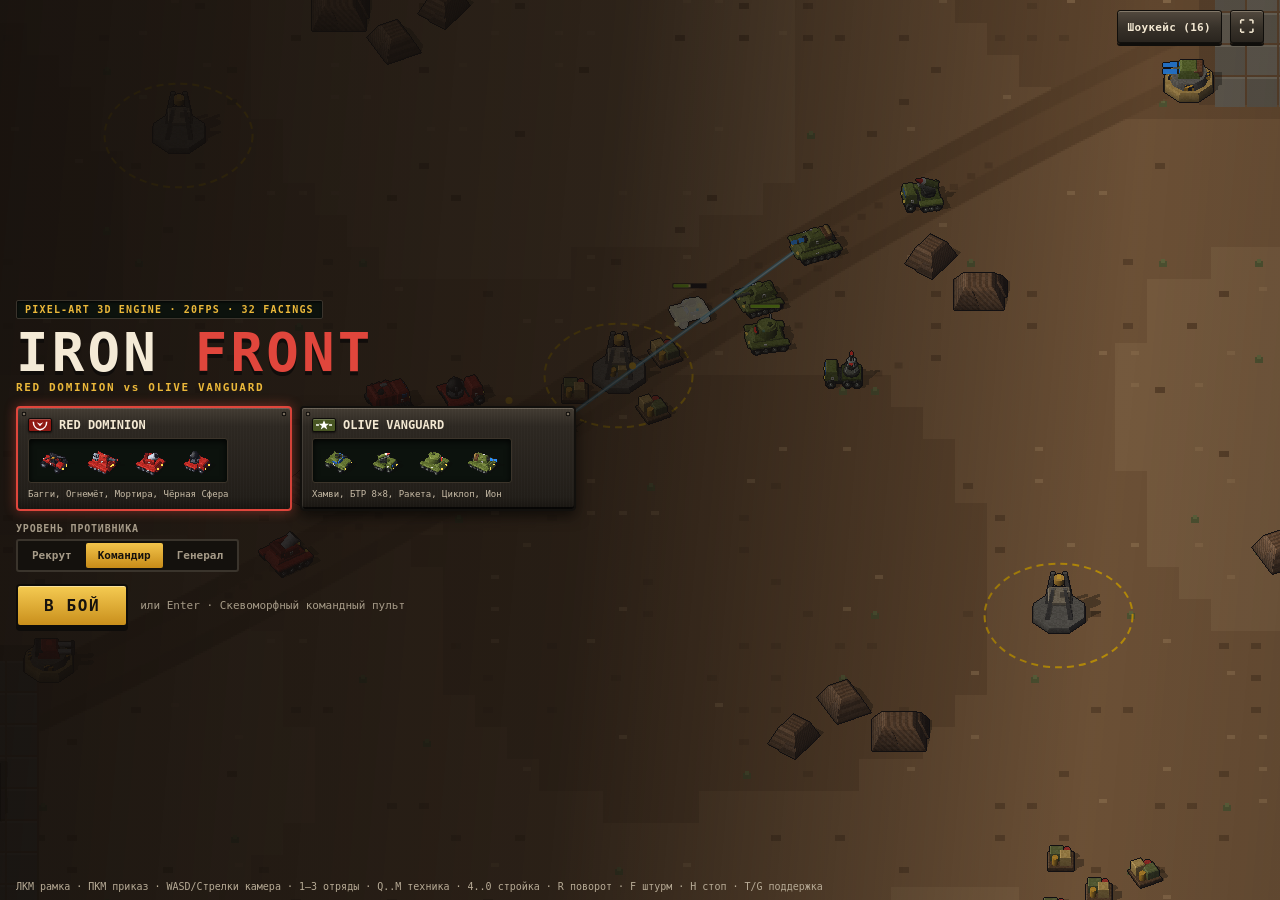
==== commit 9acfce9a: "Align buildings orthogonally and add 0/90/180/270 placement rotation" ====
--- a/index.html
+++ b/index.html
@@ -70,7 +70,7 @@
       </div>
 
       <div class="title-bottom-hint" id="titleHint">
-        ЛКМ рамка · ПКМ приказ · WASD/Стрелки камера · 1–3 отряды · Q..M техника · 4..0 стройка · F штурм · H стоп · T/G поддержка
+        ЛКМ рамка · ПКМ приказ · WASD/Стрелки камера · 1–3 отряды · Q..M техника · 4..0 стройка · R поворот · F штурм · H стоп · T/G поддержка
       </div>
     </div>
 
@@ -127,6 +127,7 @@
         <div class="mode-banner hidden" id="modeBanner">
           <span id="modeBannerText">Укажите позицию</span>
           <div class="mode-banner-btns">
+            <button id="rotateModeBtn" class="mech-btn small hidden" title="Повернуть на 90° (R)">↻ 0°</button>
             <button id="confirmModeBtn" class="mech-btn brass small">Принять</button>
             <button id="cancelModeBtn" class="mech-btn small">Отмена</button>
           </div>
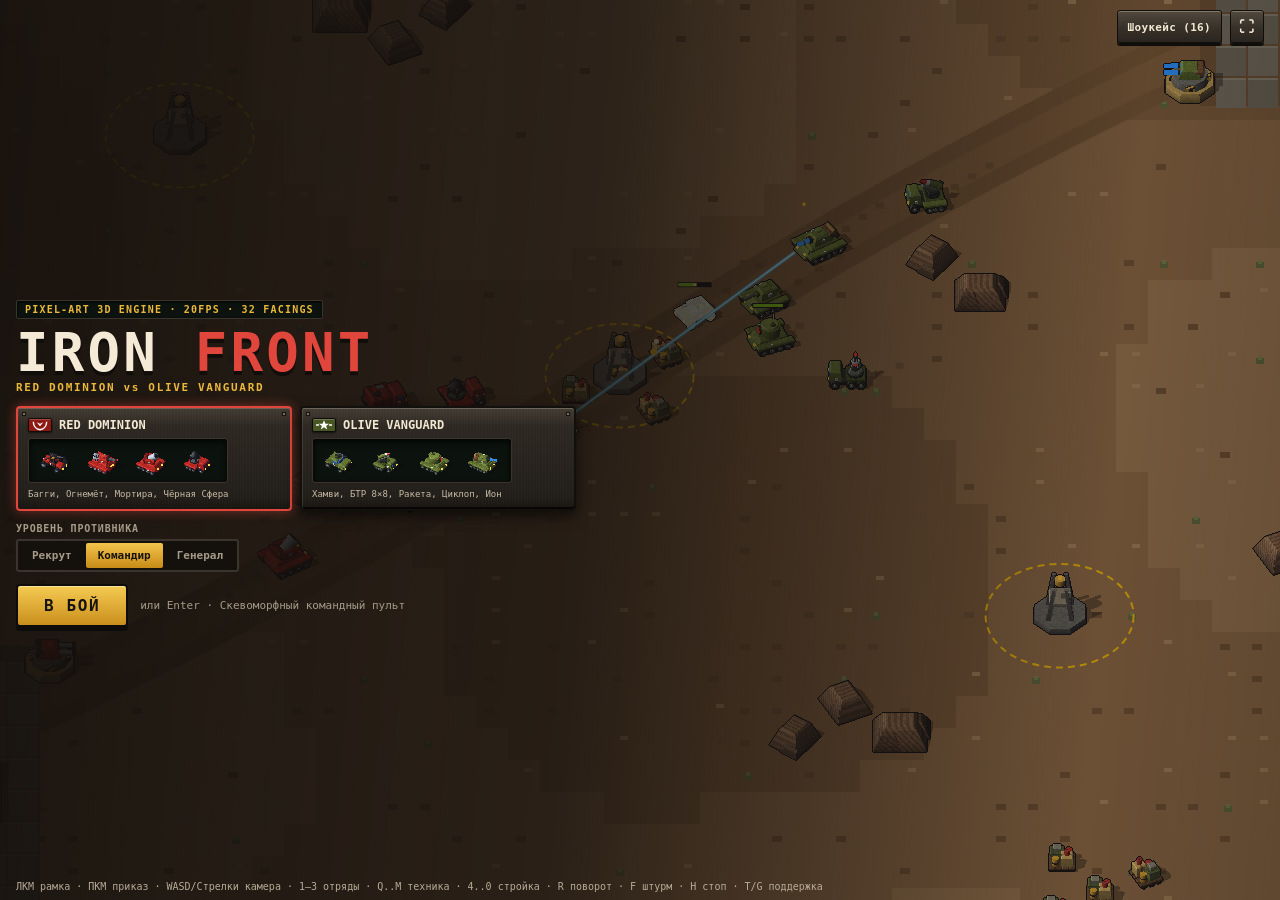
==== commit fc0499ee: "Rebalance gameplay, progressive supply piles, edge-panning, and per-building production" ====
--- a/index.html
+++ b/index.html
@@ -197,7 +197,7 @@
 
         <div class="dock-panels">
           <div class="dock-section units-sec">
-            <div class="sec-plate wide-only">ТЕХНИКА ФРАКЦИИ</div>
+            <div class="sec-plate wide-only" id="unitSecPlate">ТЕХНИКА · ВЫБЕРИТЕ ЗДАНИЕ</div>
             <div id="unitDock" class="cameo-rail"></div>
           </div>
 
--- a/style.css
+++ b/style.css
@@ -654,6 +654,20 @@
 }
 .cameo-rail::-webkit-scrollbar { display: none; }
 
+.dock-hint {
+  display: flex;
+  align-items: center;
+  min-height: 68px;
+  padding: 8px 14px;
+  border: 1px dashed #4a4033;
+  border-radius: 4px;
+  background: rgba(12, 16, 12, 0.55);
+  color: var(--muted);
+  font-size: 11px;
+  font-weight: 700;
+  letter-spacing: 0.03em;
+}
+
 /* Skeuomorphic 3D Unit/Building Cameo Button */
 .cameo-card {
   appearance: none;
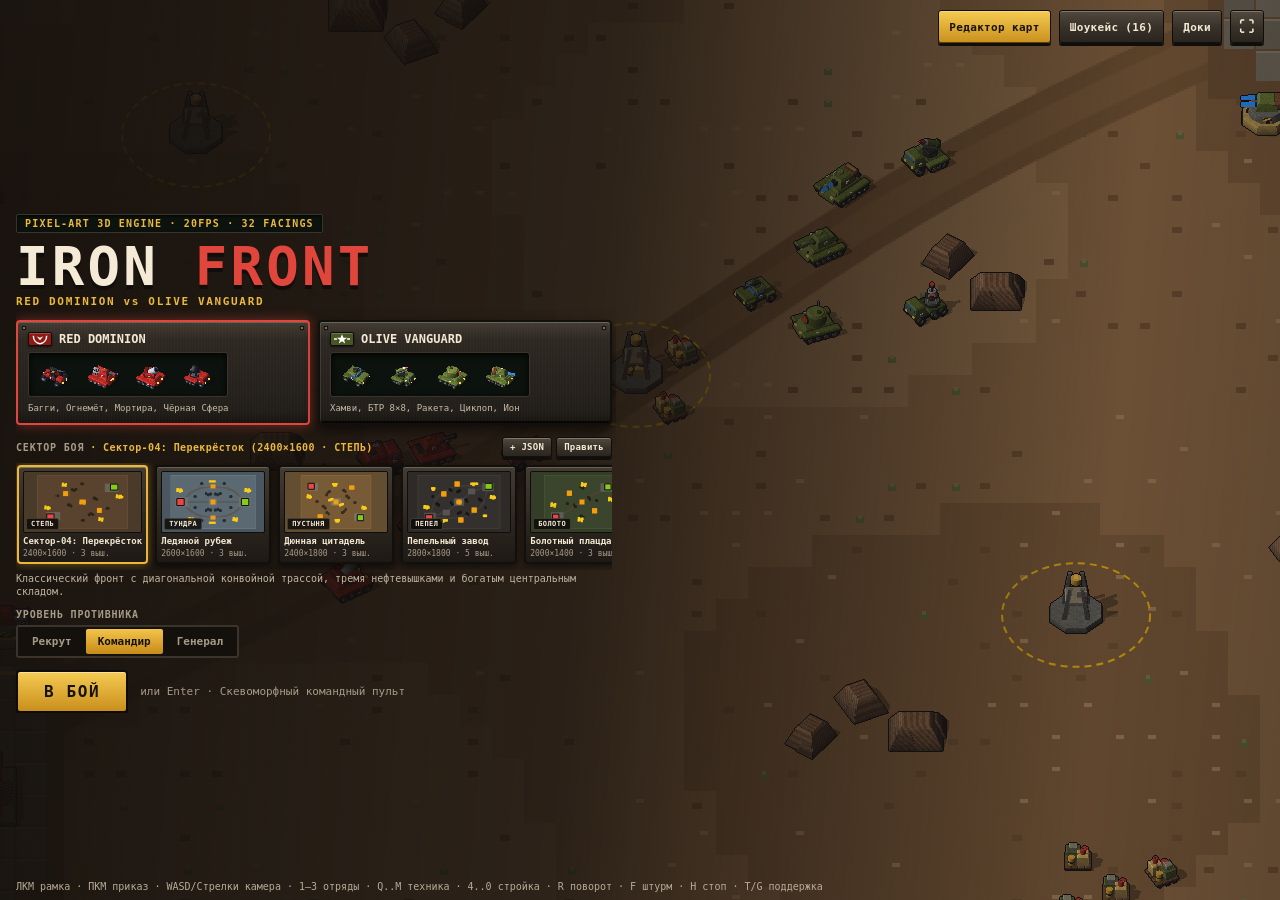
==== commit 59e10b5e: "Add JSON multi-map system, 5 biomes, WYSIWYG Map Maker, 3D->Pixel cursors, and updated docs Major ad" ====
--- a/index.html
+++ b/index.html
@@ -4,7 +4,7 @@
   <meta charset="UTF-8" />
   <meta name="viewport" content="width=device-width, initial-scale=1.0, maximum-scale=1.0, user-scalable=no, viewport-fit=cover" />
   <title>IRON FRONT // Red Dominion vs Olive Vanguard RTS</title>
-  <link rel="stylesheet" href="style.css" />
+  <link rel="stylesheet" href="style.css?v=20261128a" />
 </head>
 <body class="fac-red">
   <div id="app" class="app">
@@ -14,7 +14,9 @@
     <div id="titleScreen" class="title-screen">
       <div class="title-scrim"></div>
       <div class="title-top">
+        <a href="editor.html" class="mech-btn brass" style="text-decoration:none;">Редактор карт</a>
         <a href="showcase.html" class="mech-btn" style="text-decoration:none;">Шоукейс (16)</a>
+        <a href="docs.html" class="mech-btn" style="text-decoration:none;">Доки</a>
         <button id="titleFullscreenBtn" class="mech-btn icon-only" title="На весь экран">⛶</button>
       </div>
 
@@ -52,6 +54,20 @@
             <div class="fac-preview" id="greenCardPreview"></div>
             <small>Хамви, БТР 8×8, Ракета, Циклоп, Ион</small>
           </button>
+        </div>
+
+        <!-- Map / Sector Selector -->
+        <div class="map-block">
+          <div class="map-head">
+            <div class="diff-label">СЕКТОР БОЯ <span class="map-selected-meta" id="mapSelectedMeta"></span></div>
+            <div class="map-head-actions">
+              <button type="button" id="importMapBtn" class="mech-btn tiny" title="Загрузить карту из JSON-файла">+ JSON</button>
+              <a id="editSelectedMapLink" href="editor.html" class="mech-btn tiny" style="text-decoration:none;" title="Открыть выбранную карту в редакторе">Править</a>
+              <input type="file" id="importMapInput" accept=".json,application/json" hidden />
+            </div>
+          </div>
+          <div class="map-strip" id="mapSelectStrip" role="listbox" aria-label="Выбор карты"></div>
+          <div class="map-desc" id="mapSelectedDesc"></div>
         </div>
 
         <div class="diff-block">
@@ -228,15 +244,18 @@
     </div>
   </div>
 
-  <script src="js/mesh_core.js"></script>
-  <script src="js/units_meshes.js"></script>
-  <script src="js/buildings_meshes.js"></script>
-  <script src="js/sim.js"></script>
-  <script src="js/renderer3d.js"></script>
-  <script src="js/fog.js"></script>
-  <script src="js/particles.js"></script>
-  <script src="js/sound.js"></script>
-  <script src="js/renderer.js"></script>
-  <script src="js/main.js"></script>
+  <script src="js/maps.js?v=20261128a"></script>
+  <script src="js/maps_builtin.js?v=20261128a"></script>
+  <script src="js/mesh_core.js?v=20261128a"></script>
+  <script src="js/units_meshes.js?v=20261128a"></script>
+  <script src="js/buildings_meshes.js?v=20261128a"></script>
+  <script src="js/sim.js?v=20261128b"></script>
+  <script src="js/renderer3d.js?v=20261128b"></script>
+  <script src="js/cursors.js?v=20261128c"></script>
+  <script src="js/fog.js?v=20261128b"></script>
+  <script src="js/particles.js?v=20261128b"></script>
+  <script src="js/sound.js?v=20261128b"></script>
+  <script src="js/renderer.js?v=20261128b"></script>
+  <script src="js/main.js?v=20261128b"></script>
 </body>
 </html>
--- a/style.css
+++ b/style.css
@@ -106,6 +106,7 @@
   box-shadow: inset 0 2px 3px rgba(0, 0, 0, 0.75);
 }
 .mech-btn.small { padding: 4px 7px; font-size: 10px; min-height: 27px; }
+.mech-btn.tiny { padding: 2px 7px; font-size: 9px; min-height: 21px; }
 .mech-btn.icon-only { width: 34px; height: 34px; font-size: 15px; padding: 0; }
 .mech-btn.active {
   background: linear-gradient(180deg, var(--fac) 0%, var(--fac-dark) 100%);
@@ -164,9 +165,20 @@
 .title-hero {
   position: relative;
   z-index: 2;
-  max-width: 560px;
+  max-width: 600px;
   margin: auto 0;
   pointer-events: auto;
+  max-height: calc(100vh - 88px);
+  overflow-y: auto;
+  padding-right: 4px;
+  --scrollbar-thumb: #6d6354;
+  --scrollbar-track: #181410;
+  scrollbar-color: var(--scrollbar-thumb) var(--scrollbar-track);
+}
+@supports not (scrollbar-color: auto) {
+  .title-hero::-webkit-scrollbar { width: 10px; }
+  .title-hero::-webkit-scrollbar-thumb { background: var(--scrollbar-thumb); border-radius: 3px; }
+  .title-hero::-webkit-scrollbar-track { background: var(--scrollbar-track); }
 }
 
 .title-badge {
@@ -237,6 +249,123 @@
   object-fit: contain;
   image-rendering: pixelated;
   image-rendering: crisp-edges;
+}
+
+.map-block { margin-bottom: 10px; }
+.map-head {
+  display: flex;
+  align-items: center;
+  justify-content: space-between;
+  gap: 8px;
+  margin-bottom: 5px;
+  flex-wrap: wrap;
+}
+.map-head .diff-label { margin-bottom: 0; display: flex; align-items: center; gap: 6px; flex-wrap: wrap; }
+.map-selected-meta { color: var(--brass); font-weight: 800; letter-spacing: 0.04em; }
+.map-head-actions { display: flex; align-items: center; gap: 4px; }
+
+.map-strip {
+  display: flex;
+  gap: 7px;
+  overflow-x: auto;
+  padding: 2px 1px 6px;
+  --scrollbar-thumb: #7b6f5e;
+  --scrollbar-track: #14110d;
+  scrollbar-color: var(--scrollbar-thumb) var(--scrollbar-track);
+}
+@supports not (scrollbar-color: auto) {
+  .map-strip::-webkit-scrollbar { height: 10px; }
+  .map-strip::-webkit-scrollbar-thumb { background: var(--scrollbar-thumb); border-radius: 3px; }
+  .map-strip::-webkit-scrollbar-track { background: var(--scrollbar-track); }
+}
+
+.map-card {
+  appearance: none;
+  flex: 0 0 116px;
+  text-align: left;
+  font: inherit;
+  color: var(--text);
+  padding: 4px;
+  border-radius: 4px;
+  cursor: pointer;
+  display: flex;
+  flex-direction: column;
+  gap: 3px;
+  border: 2px solid #12100d;
+  background: linear-gradient(180deg, #433c33 0%, #2a241e 65%, #1d1914 100%);
+  box-shadow: inset 0 1px 0 rgba(255, 245, 224, 0.2), 0 3px 8px rgba(0, 0, 0, 0.55);
+  transition: border-color 0.1s, transform 0.06s;
+}
+.map-card:hover { border-color: #7c6f5c; }
+.map-card:active { transform: translateY(1px); }
+.map-card.active {
+  border-color: var(--brass);
+  box-shadow: inset 0 1px 0 rgba(255, 245, 224, 0.3), 0 0 10px rgba(235, 184, 58, 0.42);
+}
+
+.map-thumb-wrap {
+  position: relative;
+  width: 100%;
+  height: 62px;
+  background: var(--lcd-bg);
+  border: 1px solid #100e0b;
+  border-radius: 2px;
+  overflow: hidden;
+  display: flex;
+  align-items: center;
+  justify-content: center;
+}
+.map-thumb {
+  display: block;
+  width: 100%;
+  height: 100%;
+  image-rendering: pixelated;
+}
+.map-biome-pill {
+  position: absolute;
+  left: 2px;
+  bottom: 2px;
+  font-size: 7px;
+  font-weight: 900;
+  letter-spacing: 0.06em;
+  padding: 1px 4px;
+  border-radius: 2px;
+  background: rgba(12, 10, 8, 0.84);
+  color: #f4ead6;
+  border: 1px solid rgba(255, 245, 224, 0.18);
+}
+.map-src-pill {
+  position: absolute;
+  right: 2px;
+  top: 2px;
+  font-size: 7px;
+  font-weight: 900;
+  padding: 1px 4px;
+  border-radius: 2px;
+  background: rgba(235, 184, 58, 0.92);
+  color: #16120d;
+}
+.map-card-name {
+  font-size: 9px;
+  font-weight: 900;
+  color: #f3e8d2;
+  white-space: nowrap;
+  overflow: hidden;
+  text-overflow: ellipsis;
+}
+.map-card-sub {
+  font-size: 8px;
+  color: var(--muted);
+  white-space: nowrap;
+  overflow: hidden;
+  text-overflow: ellipsis;
+}
+.map-desc {
+  font-size: 10px;
+  color: #c2b6a0;
+  line-height: 1.35;
+  min-height: 14px;
+  margin-top: 2px;
 }
 
 .diff-block { margin-bottom: 12px; }
@@ -691,16 +820,28 @@
   gap: 2px;
   transition: transform 0.06s, border-color 0.1s;
 }
-.cameo-card:hover:not(:disabled) {
+.cameo-card:hover:not(:disabled):not(.is-disabled) {
   border-color: var(--brass);
   background: linear-gradient(180deg, #62584a 0%, #413930 60%, #2b251f 100%);
 }
-.cameo-card:active:not(:disabled) { transform: translateY(1px); }
+.cameo-card:active:not(:disabled):not(.is-disabled) { transform: translateY(1px); }
 .cameo-card.active {
   border-color: var(--brass);
   box-shadow: inset 0 0 8px var(--fac-glow), 0 0 0 1px var(--brass);
 }
-.cameo-card.locked, .cameo-card:disabled { opacity: 0.44; cursor: not-allowed; filter: grayscale(0.45); }
+.cameo-card.locked:not(.has-queue), .cameo-card:disabled { opacity: 0.44; cursor: not-allowed; filter: grayscale(0.45); }
+.cameo-card.is-disabled { cursor: not-allowed; }
+.cameo-card.is-disabled .cameo-img,
+.cameo-card.is-disabled .cameo-foot,
+.cameo-card.is-disabled .cameo-hk,
+.cameo-card.is-disabled .cameo-tag,
+.cameo-card.locked.has-queue .cameo-img,
+.cameo-card.locked.has-queue .cameo-foot,
+.cameo-card.locked.has-queue .cameo-hk,
+.cameo-card.locked.has-queue .cameo-tag {
+  opacity: 0.44;
+  filter: grayscale(0.45);
+}
 
 .cameo-viewport {
   position: relative;
@@ -758,10 +899,51 @@
 .cameo-tag.pwr-pos { color: #86efac; }
 .cameo-tag.tech-req { color: #7dd3fc; }
 
+.cameo-cancel {
+  appearance: none;
+  position: absolute;
+  top: 1px;
+  right: 1px;
+  z-index: 4;
+  display: none;
+  align-items: center;
+  justify-content: center;
+  width: 22px;
+  height: 20px;
+  padding: 0;
+  border-radius: 2px;
+  border: 1px solid #120d0c;
+  background: linear-gradient(180deg, #b8362e 0%, #7d1d17 100%);
+  box-shadow:
+    inset 0 1px 0 rgba(255, 220, 210, 0.35),
+    0 1px 2px rgba(0, 0, 0, 0.85);
+  color: #fff3e6;
+  font: inherit;
+  font-size: 14px;
+  font-weight: 900;
+  line-height: 1;
+  cursor: pointer;
+  pointer-events: auto;
+  touch-action: manipulation;
+}
+.cameo-cancel::after {
+  content: '';
+  position: absolute;
+  inset: -2px -2px -4px -4px;
+}
+.cameo-cancel:hover {
+  background: linear-gradient(180deg, #d9433a 0%, #99241d 100%);
+  border-color: var(--brass);
+}
+.cameo-cancel:active { transform: translateY(1px); }
+.cameo-card.has-queue .cameo-cancel { display: flex; }
+.cameo-card.has-queue .cameo-tag.tech-req { display: none; }
+
 .cameo-queue {
   position: absolute;
   bottom: 2px;
   right: 2px;
+  z-index: 2;
   font-size: 9px;
   font-weight: 900;
   color: #14110d;
@@ -794,6 +976,7 @@
   transition: opacity 0.12s;
 }
 .cameo-hbar.on { opacity: 1; border-color: rgba(235, 184, 58, 0.65); }
+.builds-sec .cameo-hbar { visibility: hidden; }
 .cameo-hbar.paused { border-color: #ef4444; }
 .cameo-hbar-fill {
   height: 100%;
@@ -957,3 +1140,11 @@
   .cameo-viewport { height: 42px; }
   .cameo-img { width: 58px; height: 46px; }
 }
+
+@media (max-width: 580px), (pointer: coarse) {
+  .cameo-cancel {
+    width: 25px;
+    height: 22px;
+    font-size: 15px;
+  }
+}
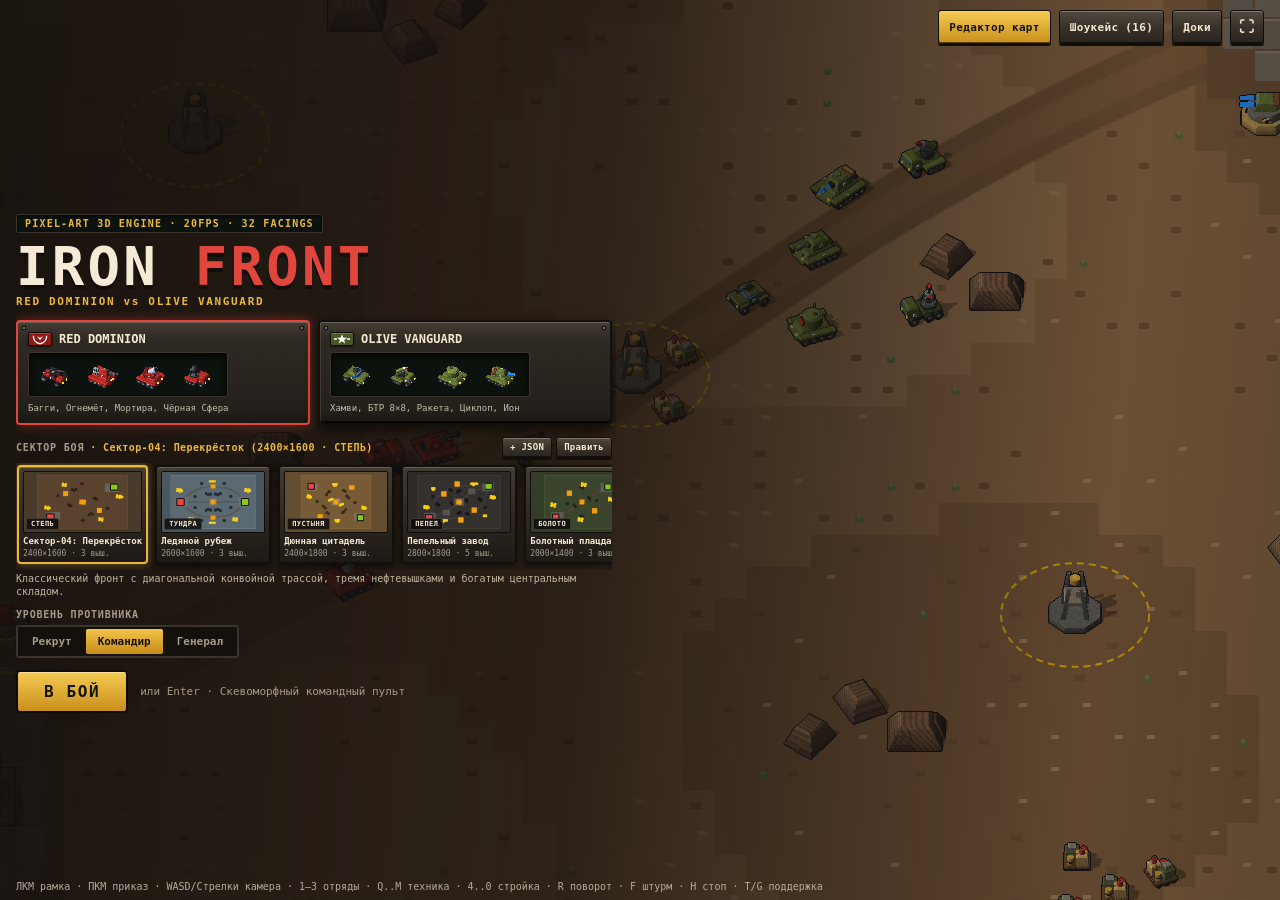
==== commit a3751004: "Add Android WebView APK wrapper and compact mobile-landscape title screen - Added native Kotlin Andr" ====
--- a/index.html
+++ b/index.html
@@ -4,7 +4,7 @@
   <meta charset="UTF-8" />
   <meta name="viewport" content="width=device-width, initial-scale=1.0, maximum-scale=1.0, user-scalable=no, viewport-fit=cover" />
   <title>IRON FRONT // Red Dominion vs Olive Vanguard RTS</title>
-  <link rel="stylesheet" href="style.css?v=20261128a" />
+  <link rel="stylesheet" href="style.css?v=20261128d" />
 </head>
 <body class="fac-red">
   <div id="app" class="app">
@@ -70,18 +70,20 @@
           <div class="map-desc" id="mapSelectedDesc"></div>
         </div>
 
-        <div class="diff-block">
-          <div class="diff-label">УРОВЕНЬ ПРОТИВНИКА</div>
-          <div class="seg-group" id="diffGroup">
-            <button type="button" data-diff="easy">Рекрут</button>
-            <button type="button" data-diff="normal" class="active">Командир</button>
-            <button type="button" data-diff="hard">Генерал</button>
-          </div>
-        </div>
-
-        <div class="title-cta-row">
-          <button id="startGameBtn" class="cta-btn">В БОЙ</button>
-          <span class="title-hint-desktop">или Enter · Скевоморфный командный пульт</span>
+        <div class="title-launch-row">
+          <div class="diff-block">
+            <div class="diff-label">УРОВЕНЬ ПРОТИВНИКА</div>
+            <div class="seg-group" id="diffGroup">
+              <button type="button" data-diff="easy">Рекрут</button>
+              <button type="button" data-diff="normal" class="active">Командир</button>
+              <button type="button" data-diff="hard">Генерал</button>
+            </div>
+          </div>
+
+          <div class="title-cta-row">
+            <button id="startGameBtn" class="cta-btn">В БОЙ</button>
+            <span class="title-hint-desktop">или Enter · Скевоморфный командный пульт</span>
+          </div>
         </div>
       </div>
 
@@ -256,6 +258,6 @@
   <script src="js/particles.js?v=20261128b"></script>
   <script src="js/sound.js?v=20261128b"></script>
   <script src="js/renderer.js?v=20261128b"></script>
-  <script src="js/main.js?v=20261128b"></script>
+  <script src="js/main.js?v=20261128d"></script>
 </body>
 </html>
--- a/style.css
+++ b/style.css
@@ -1120,6 +1120,54 @@
   #minimapCanvas { width: 146px; height: 96px; }
 }
 
+@media (max-height: 540px) {
+  .title-screen {
+    justify-content: center;
+    padding: max(6px, env(safe-area-inset-top, 6px)) max(14px, env(safe-area-inset-right, 14px)) max(6px, env(safe-area-inset-bottom, 6px)) max(14px, env(safe-area-inset-left, 14px));
+  }
+  .title-top {
+    position: absolute;
+    top: max(6px, env(safe-area-inset-top, 6px));
+    right: max(14px, env(safe-area-inset-right, 14px));
+    gap: 5px;
+  }
+  .title-top .mech-btn { padding: 4px 8px; font-size: 10px; }
+  .title-hero {
+    max-width: min(560px, 68vw);
+    max-height: calc(100vh - 12px);
+    margin: 0;
+    padding-right: 0;
+  }
+  .title-badge,
+  .title-sub,
+  .fac-card small,
+  .map-desc,
+  .title-hint-desktop,
+  .title-bottom-hint { display: none; }
+  .title-logo { font-size: 26px; margin-bottom: 6px; }
+  .fac-grid { gap: 6px; margin-bottom: 6px; }
+  .fac-card { padding: 5px 7px; gap: 4px; }
+  .fac-card-head { font-size: 11px; gap: 5px; }
+  .fac-preview { min-height: 30px; padding: 2px 4px; }
+  .fac-preview img { width: 34px; height: 26px; }
+  .map-block { margin-bottom: 7px; }
+  .map-head { margin-bottom: 3px; }
+  .map-strip { gap: 5px; padding: 1px 1px 3px; }
+  .map-card { flex: 0 0 104px; padding: 3px; gap: 2px; }
+  .map-thumb-wrap { height: 46px; }
+  .title-launch-row {
+    display: flex;
+    align-items: flex-end;
+    justify-content: space-between;
+    gap: 10px;
+    flex-wrap: wrap;
+  }
+  .diff-block { margin-bottom: 0; }
+  .diff-label { font-size: 9px; margin-bottom: 3px; }
+  .seg-group button { padding: 5px 9px; font-size: 10px; }
+  .cta-btn { font-size: 14px; padding: 7px 22px; }
+}
+
 @media (max-width: 580px) {
   .title-scrim {
     background: linear-gradient(180deg, rgba(18, 14, 11, 0.25) 0%, rgba(18, 14, 11, 0.88) 52%, rgba(18, 14, 11, 0.96) 100%);
